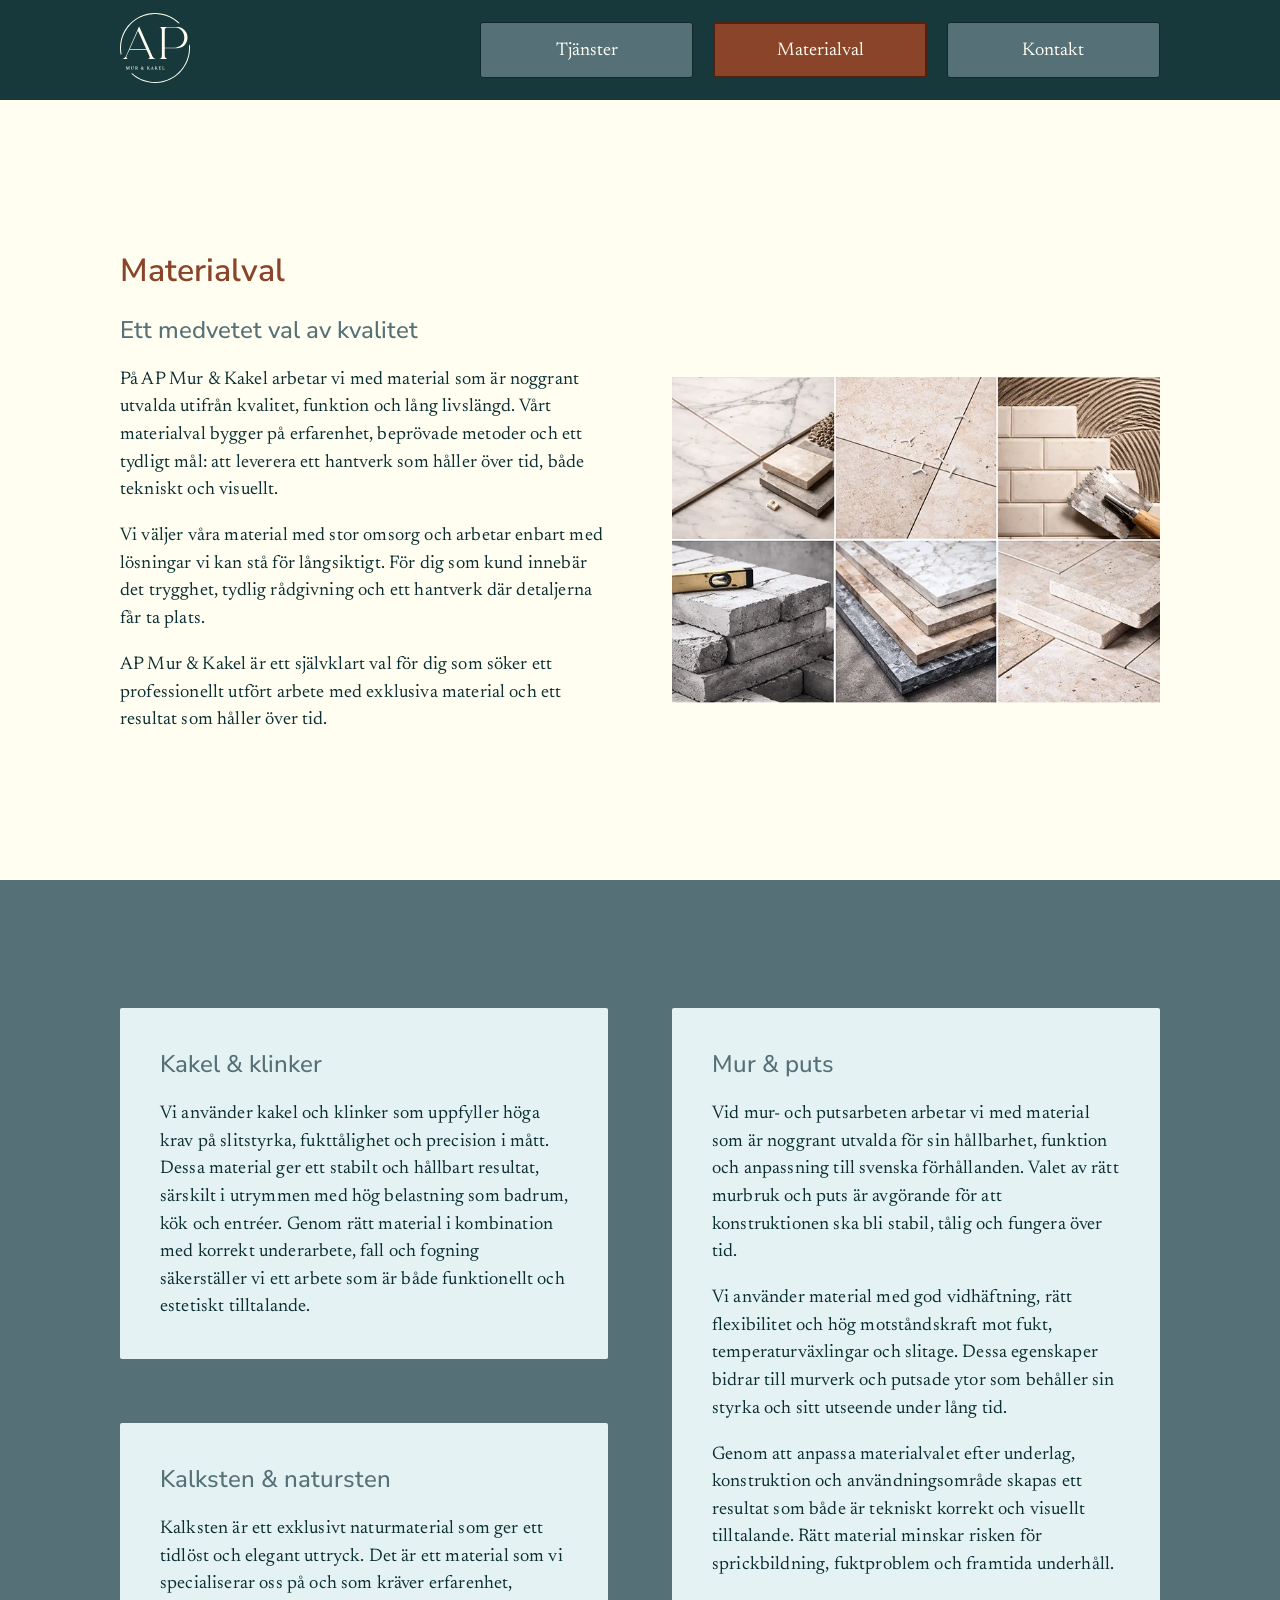
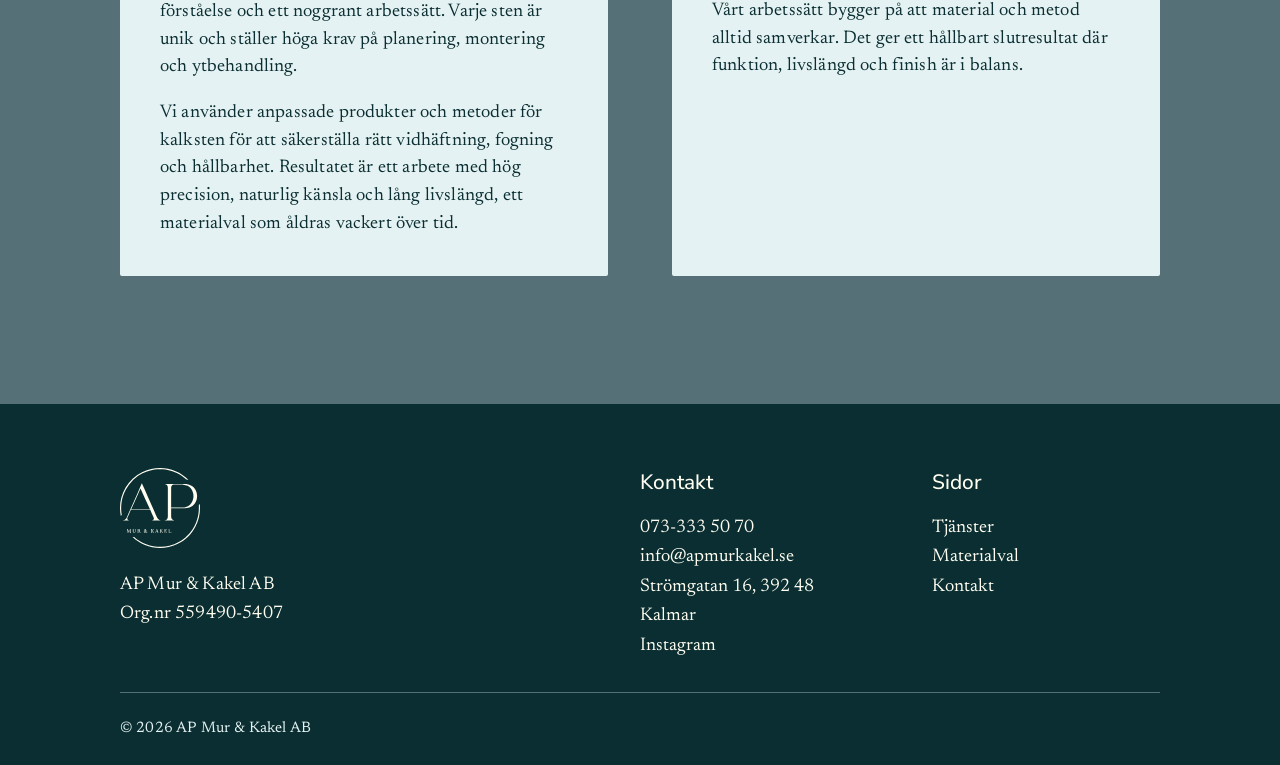
==== materialval.html @ ff5ff9b6 "Publicera AP Mur & Kakel-webbplatsen Co-Authored-By: Claude Opus 5.5 <noreply@anthropic.com> Claude-" ====
<!DOCTYPE html>
<html lang="sv">

<head>
    <meta charset="UTF-8">
    <meta name="viewport" content="width=device-width, initial-scale=1.0">
    <title>Materialval | AP Mur & Kakel</title>
    <meta name="description" content="Noggrant utvalda material inom kakel, klinker, kalksten, natursten, mur och puts för ett hållbart resultat som håller över tid.">
    <link rel="icon" href="img/favicon.svg" type="image/svg+xml">
    <link rel="stylesheet" href="style.css" type="text/css">
    <link rel="preconnect" href="https://fonts.googleapis.com">
    <link rel="preconnect" href="https://fonts.gstatic.com" crossorigin>
    <link
        href="https://fonts.googleapis.com/css2?family=Newsreader:ital,opsz,wght@0,6..72,200..800;1,6..72,200..800&family=Nunito+Sans:ital,opsz,wght@0,6..12,200..1000;1,6..12,200..1000&family=STIX+Two+Text:ital,wght@0,400..700;1,400..700&display=swap"
        rel="stylesheet">

</head>

<body id="materialtop">
    <header>
        <div id="globalnav">
            <nav class="start">
                <ul>
                    <li>
                        <a href="start.html"><img src="img/ap-logo.svg" alt="logotyp med texten AP Mur & Kakel"></a>
                    </li>
                </ul>
            </nav>

            <input type="checkbox" id="menyknapp" class="menyknapp">
            <label for="menyknapp" class="hamburgare" aria-label="Öppna och stäng menyn">
                <span></span>
                <span></span>
                <span></span>
            </label>
            <label for="menyknapp" class="menyoverlay" aria-hidden="true"></label>

            <nav class="navigering">
                <ul>
                    <li><a href="tjanster.html">Tjänster</a></li>
                    <li><a class="thispage" href="materialval.html">Materialval</a></li>
                    <li><a href="kontakt.html">Kontakt</a></li>
                </ul>
            </nav>
        </div>
    </header>

    <main id="materialval">
        <div id="m1">
            <div class="innehåll">
                <h1>Materialval</h1>
                <h2>Ett medvetet val av kvalitet</h2>
                <p>
                    På AP Mur & Kakel arbetar vi med material som är noggrant utvalda utifrån kvalitet, funktion och
                    lång
                    livslängd. Vårt materialval bygger på erfarenhet, beprövade metoder och ett tydligt mål: att
                    leverera
                    ett
                    hantverk som håller över tid, både tekniskt och visuellt.
                </p>
                <p>Vi väljer våra material med stor omsorg och arbetar enbart med lösningar vi kan stå för långsiktigt.
                    För
                    dig
                    som kund innebär det trygghet, tydlig rådgivning och ett hantverk där detaljerna får ta plats.</p>
                <p>AP Mur & Kakel är ett självklart val för dig som söker ett professionellt utfört arbete med exklusiva
                    material och ett resultat som håller över tid.</p>
            </div>
            <img id="materialbild" src="img/material.webp"
                alt="Kollage av närbilder på byggmaterial som kakel, klinker, puts, betongblock och natursten i neutrala toner">
        </div>

        <div id="m2background">
            <div id="m2">
                <div id="m2content">
                    <div id="m2a" class="kort">
                        <h2>Kakel &#38; klinker</h2>
                        <p>Vi använder kakel och klinker som uppfyller höga krav på slitstyrka, fukttålighet och
                            precision i
                            mått.
                            Dessa
                            material ger ett stabilt och hållbart resultat, särskilt i utrymmen med hög belastning som
                            badrum,
                            kök
                            och
                            entréer. Genom rätt material i kombination med korrekt underarbete, fall och fogning
                            säkerställer vi
                            ett
                            arbete som är både funktionellt och estetiskt tilltalande.
                        </p>
                    </div>

                    <div id="m2b" class="kort">
                        <h2>Kalksten &#38; natursten</h2>
                        <p>Kalksten är ett exklusivt naturmaterial som ger ett tidlöst och elegant uttryck. Det är ett
                            material
                            som vi specialiserar oss på och som kräver erfarenhet, förståelse och ett noggrant
                            arbetssätt.
                            Varje
                            sten
                            är unik och ställer höga krav på planering, montering och ytbehandling.</p>
                        <p>Vi använder anpassade produkter och metoder för kalksten för att säkerställa rätt
                            vidhäftning,
                            fogning
                            och
                            hållbarhet. Resultatet är ett arbete med hög precision, naturlig känsla och lång livslängd,
                            ett
                            materialval
                            som åldras vackert över tid.</p>
                    </div>

                    <div id="m2c" class="kort">
                        <h2>Mur &#38; puts</h2>
                        <p>Vid mur- och putsarbeten arbetar vi med material som är noggrant utvalda för sin hållbarhet,
                            funktion
                            och
                            anpassning till svenska förhållanden. Valet av rätt murbruk och puts är avgörande för att
                            konstruktionen
                            ska
                            bli stabil, tålig och fungera över tid.</p>
                        <p>Vi använder material med god vidhäftning, rätt flexibilitet och hög motståndskraft mot fukt,
                            temperaturväxlingar och slitage. Dessa egenskaper bidrar till murverk och putsade ytor som
                            behåller
                            sin
                            styrka och sitt utseende under lång tid.</p>
                        <p>Genom att anpassa materialvalet efter underlag, konstruktion och användningsområde skapas ett
                            resultat
                            som
                            både är tekniskt korrekt och visuellt tilltalande. Rätt material minskar risken för
                            sprickbildning,
                            fuktproblem och framtida underhåll.</p>
                        <p>Vårt arbetssätt bygger på att material och metod alltid samverkar. Det ger ett hållbart
                            slutresultat
                            där
                            funktion, livslängd och finish är i balans.</p>
                    </div>

                </div>
            </div>        </div>
    </main>

    <footer>
        <div id="footerinner">
            <div class="footerkol">
                <img src="img/ap-logo.svg" alt="logotyp med texten AP Mur & Kakel" class="footerlogo">
                <p>AP Mur &#38; Kakel AB<br>Org.nr 559490-5407</p>
            </div>

            <div class="footerkol">
                <h2>Kontakt</h2>
                <ul>
                    <li><a href="tel:0733335070">073-333 50 70</a></li>
                    <li><a href="mailto:info@apmurkakel.se">info@apmurkakel.se</a></li>
                    <li><a href="https://www.google.com/maps/place/Str%C3%B6mgatan+16,+392+48+Kalmar/@56.6652124,16.3575807,17z/data=!3m1!4b1!4m6!3m5!1s0x4657d1651a39eeed:0xb9da74a751baf371!8m2!3d56.6652095!4d16.3624516!16s%2Fg%2F11v15s289r?entry=ttu&g_ep=EgoyMDI2MDUwMi4wIKXMDSoASAFQAw%3D%3D" target="_blank" rel="noopener noreferrer">Strömgatan 16, 392 48 Kalmar</a></li>
                    <li><a href="https://www.instagram.com/ap_mur.kakel/" target="_blank" rel="noopener noreferrer">Instagram</a></li>
                </ul>
            </div>

            <div class="footerkol">
                <h2>Sidor</h2>
                <ul>
                    <li><a href="tjanster.html">Tjänster</a></li>
                    <li><a href="materialval.html">Materialval</a></li>
                    <li><a href="kontakt.html">Kontakt</a></li>
                </ul>
            </div>
        </div>
        <div id="copyright">
            <p>&#169; 2026 AP Mur &#38; Kakel AB</p>
        </div>
    </footer>

    <a href="#" id="tilltoppen" aria-label="Till toppen av sidan">↑</a>
    <script src="toppen.js"></script>

</body>

</html>
---- style.css ----
@charset "UTF-8";

/* Färger – samma som färgstilarna i Figma. Ändra här så ändras hela sidan.
   Använd dem så här: color: var(--primary); */
:root {
    --primary: #0A2E31;      /* primary color – mörkgrön */
    --secondary: #E5F2F3;    /* secondary color – ljus blågrå */
    --secondary-2: #557077;  /* secondary color 2 – gråblå */
    --secondary-3: #EAE1CF;  /* secondary color 3 – beige */
    --accent: #89442A;       /* accent color – rödbrun */
    --neutral: #FFFEF1;      /* neutral – krämvit */
}

:root {
    /* Avstånd mellan sektioner och navbarens höjd – ändras i media queries */
    --luft: 8rem;
    --header: 100px;
    /* Menyknapparnas bredd och marginal – hero-rutan följer dessa */
    --meny-knapp: 213.3px;
    --meny-marg: 10px;
}

html {
    background-color: var(--neutral);
    font-size: 16px;
    scroll-behavior: smooth;
}

main {
    margin: 0 auto;
    min-height: 100vh;
    display: block;
}

body {
    margin: 0;
}

#hero {
    background-image: url(img/ap-omslag.webp);
    min-width: 100vw;
    min-height: 50vw;
    background-position: bottom;
    display: flex;
    flex-direction: column;
    align-items: center;
    text-align: center;
    background-repeat: no-repeat;
    background-size: cover;
    /* Innehållets bredd – används för att linjera hero-rutan med högerkanten */
    --innehall: 1440px;
}

/* Hero-rutan ligger till höger, linjerad med innehållets högerkant */
#herotext {
    /* Lika bred som menyn: 3 knappar + mellanrummen mellan dem */
    width: calc(3 * var(--meny-knapp) + 4 * var(--meny-marg));
    align-self: flex-end;
    margin-right: calc((100% - var(--innehall)) / 2);
    margin-top: 28vh;
    --hero-py: 56px;
    --hero-px: 48px;
    padding: var(--hero-py) var(--hero-px);
    display: flex;
    flex-direction: column;
    box-sizing: border-box;
    background-color: #fffef1be;

}

#murokakel {
    color: var(--primary);
    font-family: "STIX Two Text", serif;
    font-weight: 400;
    font-style: normal;
    font-size: 3.4rem;
    letter-spacing: 0.2rem;
    white-space: nowrap;
}

/* Display-text: stor text som inte är en rubrik (används i heron) */
.display {
    margin: 0.67em 0;
    line-height: 1.2;
}

#slogan {
    color: var(--primary);
    font-size: 1.5rem;
}

.tilltoppen {
    text-decoration: none;
    display: flex;
    align-items: center;
    justify-content: center;
}

h1 {
    font-family: "Nunito Sans", sans-serif;
    font-optical-sizing: auto;
    font-weight: 600;
    font-style: normal;
    font-variation-settings:
        "wdth" 100,
        "YTLC" 500;
    color: var(--accent);
    font-size: 2.8rem;
}

h2 {
    font-family: "Nunito Sans", sans-serif;
    font-optical-sizing: auto;
    font-weight: 500;
    font-style: normal;
    font-variation-settings:
        "wdth" 100,
        "YTLC" 500;
    color: var(--secondary-2);
    font-size: 1.75rem;
}

p {
    font-family: "Newsreader", serif;
    font-weight: 400;
    font-style: normal;
    color: var(--primary);
    font-size: 1.25rem;
    line-height: 1.6;
    letter-spacing: 0.01rem;
}

header {
    position: fixed;
    z-index: 10;
    width: 100%;
    height: 100px;
    display: flex;
    justify-content: center;
}

/* Halvtransparent bakgrund med blur. Ligger i ett pseudo-element så att
   hamburgarmenyns sidopanel och overlay fortfarande täcker hela skärmen */
header::before {
    content: "";
    position: absolute;
    inset: 0;
    z-index: -1;
    background-color: rgba(10, 46, 49, 0.945);
    -webkit-backdrop-filter: blur(0px);
    backdrop-filter: blur(20px);
}

#globalnav {
    max-width: 1440px;
    display: flex;
    justify-content: space-between;
    align-items: center;
    width: 100%;
}

header img {
    max-width: 70px;
}

nav.start {
    display: flex;
    justify-content: flex-start;
    white-space: nowrap;
}

/* Loggan linjerar med innehållets vänsterkant */
nav.start a {
    width: auto;
    height: auto;
    margin: 0;
    padding: 0;
    display: block;
}

/* Sista länken linjerar med innehållets högerkant */
nav.navigering li:last-child a {
    margin-right: 0;
}

nav.navigering {
    display: flex;
    justify-content: flex-end;
}

/* Hamburgarmeny – dold på stora skärmar */
.menyknapp,
.hamburgare,
.menyoverlay {
    display: none;
}

nav ul {
    padding: 0;
    display: flex;
    align-items: center;
}

nav li {
    list-style: none;
    display: flex;
}

a {
    text-decoration: none;
}

nav a {
    text-decoration: none;
    color: var(--neutral);
    width: var(--meny-knapp);
    height: 56px;
    border-radius: 3px;
    align-content: center;
    text-align: center;
    margin: 0 var(--meny-marg);
    font-family: "Newsreader", serif;
    font-optical-sizing: auto;
    font-weight: 400;
    font-style: normal;
    font-size: 1.5rem;
    transition: transform 0.2s ease, background-color 0.2s ease, color 0.2s ease;
}

/* Menyknappar: tunn ljus ram som standard */
nav.navigering a {
    background-color:var(--secondary-2);
    border: 1px solid #10272e;
    box-sizing: border-box;
}

/* Sidan man står på */
nav a.thispage {
    color: var(--neutral);
     border: 2px solid #522111;
    background-color: var(--accent);
}

/* Hover bara på enheter med muspekare, så att effekten inte fastnar på mobilen */
@media (hover: hover) {
    /* Hover: lite ljusare bakgrund och lyfts lite, som CTA-knappen (inte sidan man står på) */
    /* Alla menyknappar och loggan lyfts lite vid hover, som CTA-knappen */
    nav a:hover {
        transform: translateY(-2px);
    }

    nav.navigering a:not(.thispage):hover {
        background-color: #6f898f;
    }
}

img.ikon {
    max-width: 70px;
    height: 70px;
    width: auto;
    margin: 30px;
}

#start {
    display: grid;
    grid-template-rows: auto auto auto;
    grid-template-areas: "s1" "s2background" "s3";
}

#s1,
#s2background {
    scroll-snap-align: start;
    scroll-margin-top: 200px;
    box-sizing: border-box;
}

#s2background {
    background-color: var(--secondary);
    grid-area: s2background;
    align-items: center;
    padding: 0;
}

#s1 {
    grid-area: s1;
    margin: 0 auto;
    display: grid;
    grid-template-columns: 1fr 1fr;
    gap: 4rem;
    max-width: 1440px;
    grid-template-areas: "innehåll fördelar";
    align-items: center;
    box-sizing: border-box;
}

#start .innehåll {
    grid-area: innehåll;
}

#fördelar {
    grid-area: fördelar;
    display: grid;
    grid-template-columns: repeat(2, 1fr);
    gap: 2rem;
    padding-top: 64.4px;
}

#fördelar div {
    background-color: var(--secondary-3);
    border-radius: 4px;
    text-align: center;
    display: flex;
    flex-direction: column;
    align-items: center;
    justify-content: center;
    min-height: 230px;
}

#fördelar p {
    font-weight: 500;
    color: var(--accent);
}

#s2 {
    margin: 0 auto;
    max-width: 1440px;
    display: grid;
    grid-template-columns: 1fr 1fr;
    grid-template-areas: "s2a s2b";
    gap: 4rem;
    align-items: center;
    box-sizing: border-box;
}

#s2a {
    grid-area: s2a;
}

#s2b {
    grid-area: s2b;
    display: grid;
    grid-template-columns: 1fr 1fr;
    grid-template-areas: "bkr kredit";
    justify-content: right;
    padding-top: 96.12px;
}

#bkr {
    grid-area: bkr;
    justify-self: right;
}

#bkrbild {
    max-width: 280px;
}

#kredit {
    width: 420px;
    grid-area: kredit;
}


#s3 {
    grid-area: s3;
    margin-top: 0;
    margin: 0 auto;
    max-width: 1440px;
    display: grid;
    grid-template-rows: auto;
    grid-template-areas: "s3content";
    scroll-snap-align: start;
    scroll-margin-top: 200px;
    box-sizing: border-box;

}

#s3content {
    grid-area: s3content;
    display: grid;
    grid-template-columns: 1fr 1fr;
    grid-template-areas: "s3a s3b";
    gap: 4rem;
    align-items: center;
    align-content: center;
    box-sizing: border-box;
}

#s3a {
    grid-area: s3a;
}

#s3b {
    grid-area: s3b;
    margin-top: 26.56px;
}

#tjänster {

    display: grid;
    grid-template-rows: auto auto auto;
    grid-template-areas: "t1" "t2background" "t3";
    padding: 0;
}

#t1,
#t2background {
    scroll-snap-align: start;
    scroll-margin-top: 200px;
    box-sizing: border-box;
}

#t1 {
    grid-area: t1;
    margin: 0 auto;
    max-width: 1440px;
    display: grid;
    grid-template-columns: 1fr 1fr;
    grid-template-areas:
        "t1a t1b";
    gap: 4rem;
    align-items: center;
}

#t1a {
    grid-area: t1a;
}

#t1b {
    background-color: var(--secondary-2);
    grid-area: t1b;
    border-radius: 2px;
    padding: 30px;
    display: flex;
    flex-direction: row;
    align-items: center;
    justify-content: center;
    min-height: 340px;
    margin-top: 56.57px;
}

#t1b p {
    color: var(--neutral);
}

#t2background {
    grid-area: t2background;
    background-color: var(--secondary-2);
    align-items: center;
}

#t2 {
    margin: 0 auto;
    max-width: 1440px;
    display: grid;
    grid-template-columns: repeat(2, 1fr);
    gap: 4rem;
    grid-template-areas: "t2a t2b" "t2c t2d";
    box-sizing: border-box;
}

/* Gemensam stil för de ljusa textrutorna på Tjänster och Materialval */
.kort {
    background-color: var(--secondary);
    padding: 20px 40px;
    border-radius: 2px;
}

#t2a {
    grid-area: t2a;
}

#t2b {
    grid-area: t2b;
}

#t2c {
    grid-area: t2c;
}

#t2d {
    grid-area: t2d;
}

#t3 {
    grid-area: t3;
    margin: 0 auto;
    max-width: 1440px;
    display: grid;
    grid-template-rows: auto;
    grid-template-areas: "t3content";
    scroll-snap-align: start;
    scroll-margin-top: 200px;
    box-sizing: border-box;
}

#t3content {
    grid-area: t3content;
    display: grid;
    grid-template-columns: 1fr 1fr;
    grid-template-areas: "t3a t3bild";
    gap: 4rem;
    align-items: center;
    align-content: center;
    box-sizing: border-box;
}

/* Textkolumnen med knapp längst ner på Tjänster */
#t3a {
    grid-area: t3a;
}

#t3bild {
    grid-area: t3bild;
    width: 100%;
    height: auto;
    border-radius: 4px;
}

#t3a .knapp {
    margin-top: 1rem;
}

.ikoninfo {
    text-align: center;
    display: flex;
    flex-direction: column;
    align-items: center;
    justify-content: center;
}

#materialval {
    display: grid;
    grid-template-rows: auto auto auto;
    grid-template-areas: "m1" "m2";
    padding: 0;
}

#m1 {
    grid-area: m1;
    margin: 0 auto;
    max-width: 1440px;
    display: grid;
    grid-template-columns: 1fr 1fr;
    gap: 4rem;
    grid-template-areas: "innehåll materialbild";
    align-items: center;
    box-sizing: border-box;
    scroll-snap-align: start;
    scroll-margin-top: 200px;
}

#materialval .innehåll {
    grid-area: innehåll;
}

#materialbild {
    grid-area: materialbild;
    padding-top: 64.45px;
}

#m2background {
    background-color: var(--secondary-2);
    scroll-snap-align: start;
    scroll-margin-top: 200px;
    align-items: center;
    box-sizing: border-box;
}

#m2 {
    grid-area: m2;
    margin: 0 auto;
    max-width: 1440px;
    display: grid;
    grid-template-rows: auto;
    grid-template-areas: "m2content";
    align-items: center;
}

#m2content {
    grid-area: m2content;
    display: grid;
    grid-template-columns: 1fr 1fr;
    grid-template-rows: auto auto;
    grid-template-areas: "m2a m2c" "m2b m2c";
    gap: 4rem;
    align-content: center;
    box-sizing: border-box;
}

#m2a {
    grid-area: m2a;
}

#m2b {
    grid-area: m2b;
}

#m2c {
    grid-area: m2c;
}

#kontakt {
    display: grid;
    margin: 0 auto;
    max-width: 1440px;
    display: grid;
    grid-template-rows: auto;
    grid-template-areas: "kontaktcontent";
    scroll-snap-align: start;
    scroll-margin-top: 200px;
    box-sizing: border-box;
}

#kontaktcontent {
    grid-area: kontaktcontent;
    display: grid;
    grid-template-columns: 1fr 1fr;
    grid-template-areas: "innehåll kontaktuppgifter";
    gap: 4rem;
    align-items: center;
    align-content: center;
    box-sizing: border-box;
}

#kontakt .innehåll {
    grid-area: innehåll;
}

#kontaktuppgifter {
    grid-area: kontaktuppgifter;
}

.kontaktkort {
    display: grid;
    grid-template-columns: repeat(2, 1fr);
    gap: 2rem;
    padding-top: 64.4px;
}

.kontaktkort div {
    background-color: var(--secondary-3);
    border-radius: 4px;
    text-align: center;
    display: flex;
    flex-direction: column;
    align-items: center;
    justify-content: center;
    min-height: 260px;

}

/* Hela kortet är klickbart */
.kontaktkort div {
    position: relative;
    overflow: hidden;
}

.kontaktkort a {
    display: flex;
    flex-direction: column;
    align-items: center;
    justify-content: center;
    flex: 1;
    align-self: stretch;
}

/* Mörk overlay över kortet */
.kontaktkort a::before {
    content: "";
    position: absolute;
    inset: 0;
    background-color:#442d233f;
    opacity: 0;
    transition: opacity 0.25s ease;
    pointer-events: none;
}

/* Knapp i mitten med texten från data-tips, t.ex. "Ring numret" */
.kontaktkort a::after {
    content: attr(data-tips);
    position: absolute;
    top: 50%;
    left: 50%;
    padding: 0.75rem 1.5rem;
    border-radius: 10px;
    background-color: var(--neutral);
    color: var(--primary);
    font-family: "Nunito Sans", sans-serif;
    font-weight: 600;
    font-size: 1.15rem;
    white-space: nowrap;
    box-shadow: 0 6px 18px rgba(10, 46, 49, 0.25);
    pointer-events: none;
    opacity: 0;
    transform: translate(-50%, -50%) scale(0.9);
    transition: opacity 0.25s ease, transform 0.25s ease;
}

/* Visas vid hover (dator), tangentbordsfokus och första trycket på mobil (.aktiv) */
.kontaktkort a:focus-visible::before,
.kontaktkort a.aktiv::before {
    opacity: 1;
}

.kontaktkort a:focus-visible::after,
.kontaktkort a.aktiv::after {
    opacity: 1;
    transform: translate(-50%, -50%) scale(1);
}

@media (hover: hover) {
    .kontaktkort a:hover::before {
        opacity: 1;
    }

    .kontaktkort a:hover::after {
        opacity: 1;
        transform: translate(-50%, -50%) scale(1);
    }
}

.kontaktkort p {
    font-weight: 500;
    color: var(--accent);
}

/* Footer */
footer {
    background-color: var(--primary);
    color: var(--neutral);
}

#footerinner {
    margin: 0 auto;
    max-width: 1440px;
    display: grid;
    grid-template-columns: 2fr 1fr 1fr;
    gap: 4rem;
    padding-block: 4rem 2rem;
}

.footerlogo {
    max-width: 80px;
}

footer h2 {
    color: var(--neutral);
    font-size: 1.3rem;
    margin-top: 0;
}

footer p,
footer li {
    font-family: "Newsreader", serif;
    color: var(--neutral);
    font-size: 1.15rem;
    line-height: 1.6;
}

footer ul {
    list-style: none;
    padding: 0;
    margin: 0;
}

footer a {
    color: var(--neutral);
    display: inline-block;
    transition: transform 0.2s ease, color 0.2s ease;
}

@media (hover: hover) {
    footer a:hover {
        color: #E4F2FF;
        transform: translateX(4px);
    }
}

#copyright {
    margin: 0 auto;
    max-width: 1440px;
    padding-block: 1.5rem;
    border-top: 1px solid var(--secondary-2);
    display: flex;
    justify-content: space-between;
    align-items: center;
    flex-wrap: wrap;
    gap: 1rem;
}

#copyright p {
    margin: 0;
    font-size: 0.95rem;
    color: var(--secondary);
}

/* "Till toppen" – rund knapp som ligger fast i nedre högra hörnet */
#tilltoppen {
    position: fixed;
    right: 1.5rem;
    bottom: 1.5rem;
    z-index: 5;
    display: flex;
    align-items: center;
    justify-content: center;
    width: 52px;
    height: 52px;
    border-radius: 50%;
    /* Ljus ram så att knappen syns även mot den mörka footern */
    border: 1.5px solid var(--secondary);
    box-sizing: border-box;
    background-color: rgba(10, 46, 49, 0.85);
    -webkit-backdrop-filter: blur(12px);
    backdrop-filter: blur(12px);
    color: var(--neutral);
    font-family: "Nunito Sans", sans-serif;
    font-size: 1.5rem;
    box-shadow: 0 4px 14px rgba(10, 46, 49, 0.25);
    opacity: 0;
    visibility: hidden;
    transform: translateY(10px);
    transition: opacity 0.3s ease, visibility 0.3s, transform 0.3s ease;
}

#tilltoppen.synlig {
    opacity: 1;
    visibility: visible;
    transform: translateY(0);
}

@media (hover: hover) {
    #tilltoppen.synlig:hover {
        transform: translateY(-3px);
    }
}

@media (max-width: 600px) {
    #tilltoppen {
        right: 1rem;
        bottom: 1rem;
        width: 44px;
        height: 44px;
        font-size: 1.25rem;
    }
}

/* Enhetliga avstånd: sektionerna blir så höga som innehållet */
#t1,
#m1,
#kontaktcontent {
    padding-block: calc(var(--header) + var(--luft)) var(--luft);
}

#s1,
#s2,
#s3content,
#t2,
#t3content,
#m2content {
    padding-block: var(--luft);
}

/* Knappar i heron */
/* Knappen centrerad under slogan */
#heroknappar {
    display: flex;
    justify-content: center;
    gap: 1rem;
    margin-top: 2rem;
}

.knapp {
    display: inline-block;
    padding: 0.8rem 1.8rem;
    border: 2px solid var(--accent);
    border-radius: 4px;
    color: var(--accent);
    /* Halvtransparent med blur bakom */
    background-color: rgba(255, 254, 241, 0.705);
    -webkit-backdrop-filter: blur(12px);
    backdrop-filter: blur(12px);
    font-family: "Nunito Sans", sans-serif;
    font-weight: 600;
    font-size: 1.1rem;
    transition: transform 0.2s ease, box-shadow 0.2s ease;
}

/* Avlång variant av knappen (används i heron) */
.knapp-bred {
    min-width: 300px;
    padding-inline: 3.5rem;
    text-align: center;
    box-sizing: border-box;
}

@media (max-width: 420px) {
    .knapp-bred {
        min-width: 0;
        width: 100%;
    }
}

@media (hover: hover) {
    .knapp:hover {
        transform: translateY(-2px);
        box-shadow: 0 6px 16px rgba(10, 46, 49, 0.2);
    }
}

@media (max-width: 1600px) {
    h1 {
        font-size: 2rem;
    }

    h2 {
        font-size: 1.5rem;
    }

    p {
        font-size: 1.15rem;
        line-height: 1.5;
    }

    #hero {
        min-height: 100vh;
        --innehall: 1040px;
    }

    #herotext {
        margin-top: 35vh;
        --hero-py: 48px;
        --hero-px: 40px;
    }

    #murokakel {
        font-size: 2.4rem;
        letter-spacing: 0.15rem;
    }

    #slogan {
        font-size: 1.3rem;
    }

    #globalnav {
        max-width: 1040px;
    }

    nav a {
        font-size: 1.15rem;
    }

    #s1 {
        max-width: 1040px;
    }

    #fördelar {
        gap: 1rem;
    }

    #fördelar div {
        min-height: 200px;
    }

    #s2 {
        max-width: 1040px;
    }

    #s2b {
        padding-top: 77.496px;
    }

    #bkrbild {
        max-width: 180px;
    }

    #kredit {
        width: 308px;
        grid-area: kredit;
    }

    #s3 {
        max-width: 1040px;
    }

    #s3b {
        margin-top: 26.56px;
        max-width: 488px;
    }

    #t1 {
        max-width: 1040px;
    }

    #t1b {
        padding: 30px;
        min-height: 265px;
        margin-top: 56.57px;
    }

    #t2 {
        max-width: 1040px;
    }

    #t3 {
        max-width: 1040px;
    }

    #m1 {
        max-width: 1040px;
    }

    #materialbild {
        padding-top: 100px;
        max-width: 488px;
    }

    #m2 {
        max-width: 1040px;
    }

    #kontakt {
        max-width: 1040px;
    }

    .kontaktkort p {
        font-weight: 500;
        color: var(--accent);
    }

    .kontaktkort div {
        min-height: 205px;

    }

}

@media (max-width: 1200px) {

    #bkrbild {
        max-width: 140px;
    }

    #kredit {
        width: 230px;
    }

    :root {
        --luft: 6rem;
        --meny-knapp: 155px;
        --meny-marg: 8px;
    }

    #globalnav {
        max-width: 700px;
    }

    header img {
        max-width: 60px;
    }

    nav a {
        height: 50px;
        border-radius: 2px;
        font-size: 1.15rem;
    }

    #hero {
        --innehall: 700px;
    }

    #herotext {
        margin-top: 35vh;
        --hero-py: 40px;
        --hero-px: 32px;
    }

    #murokakel {
        font-size: 2.1rem;
        letter-spacing: 0.1rem;
    }

    #slogan {
        font-size: 1.15rem;
    }

    #s1 {
        grid-template-rows: 1fr auto;
        gap: 2rem;
        max-width: 700px;
        grid-template-columns: 1fr;
        grid-template-areas: "innehåll" "fördelar";

    }

    #fördelar {
        grid-template-columns: 1fr 1fr 1fr 1fr;
        gap: 1rem;
        padding-top: 0px;
    }

    img.ikon {
        max-width: 50px;
        height: 50px;
        margin: 10px;
    }

    #fördelar p {
        font-size: 1rem;
    }

    #fördelar div {
        border-radius: 2px;
        min-height: 150px;
    }

    #s2 {
        max-width: 700px;
        grid-template-columns: 3fr 1fr;
        grid-template-areas: "s2a s2b";
        gap: 4rem;
    }

    #s2b {
        grid-area: s2b;
        display: flex;
        flex-direction: column;
        align-items: center;
        gap: 4rem;
        padding-top: 60px;
    }

    #s3 {
        max-width: 700px;

    }

    #s3content {
        grid-template-columns: auto auto;

    }

    #s3b {
        margin-top: 30;
        object-fit: cover;
        width: 280px;
        height: 340px;
    }

    #t1 {
        max-width: 700px;
        grid-template-columns: 1fr;
        grid-template-rows: auto 1fr;
        grid-template-areas:
            "t1a" "t1b";
        gap: 2rem;
    }

    #t1b {
        margin-top: 0;
        padding: 40px;
        min-height: 200px;
        column-gap: 2rem;
    }

    #t2 {
    max-width: 700px;
    display: grid;
    grid-template-columns: 1fr;
    gap: 4rem;
    grid-template-areas: "t2a" "t2b" "t2c" "t2d";
}

#t3 {
    max-width: 700px;
}

#t3content {
    grid-template-columns: 1fr;
    grid-template-areas: "t3a" "t3bild";
}

#m1 {
    max-width: 700px;
    grid-template-columns: 1fr;
    gap: 2rem;
    grid-template-areas: "innehåll" "materialbild";
}

#materialbild {
    padding-top: 0px;
    min-width: 100%;
}

#m2 {
    max-width: 700px;
}

#m2content {
    grid-template-columns: 1fr;
    grid-template-rows: auto auto auto;
    grid-template-areas: "m2a" "m2b" "m2c";
}

#kontakt {
    max-width: 700px;
}

#kontaktcontent {
    grid-template-columns: 1fr;
    grid-template-areas: "innehåll" "kontaktuppgifter";
    gap: 2rem;
}

.kontaktkort {
    padding-top: 0px;
}

.kontaktkort div {
    background-color: var(--secondary-3);
    border-radius: 4px;
    min-height: 230px;

}

}

@media (max-width: 950px) {

    /* Sigillen under texten: vänsterställda och med samma synliga höjd.
       UC-sigillets bildfil har mycket tom yta, så länken beskär bort den. */
    #s2b {
        --sigill: 100px;
    }

    .uc-lank {
        display: block;
        width: calc(var(--sigill) * 0.8615);
        height: var(--sigill);
        overflow: hidden;
    }

    #kredit {
        display: block;
        width: auto;
        height: calc(var(--sigill) * 1.385);
        margin-left: calc(var(--sigill) * -0.385);
        margin-top: calc(var(--sigill) * -0.01);
    }

    #bkrbild {
        display: block;
        width: auto;
        max-width: none;
        height: var(--sigill);
    }

    :root {
        --luft: 5rem;
        --header: 80px;
    }

    body {
        overflow-x: hidden;
    }

    /* Header */
    header {
        height: 80px;
    }

    #globalnav {
        max-width: 700px;
        padding: 0 2rem;
        box-sizing: border-box;
    }

    header img {
        max-width: 52px;
    }

    nav a {
        width: auto;
        height: 46px;
        padding: 0 1.2rem;
        margin: 0 4px;
        font-size: 1.05rem;
    }

    /* Hero */
    /* Mindre skärmar: rutan centreras och blir lika bred som innehållet */
    #herotext {
        align-self: center;
        margin-right: 0;
        width: calc(100% - 4rem);
        max-width: calc(700px - 4rem);
        margin-top: 30vh;
        --hero-py: 32px;
        --hero-px: 32px;
    }

    #murokakel {
        font-size: 2.2rem;
    }

    #slogan {
        font-size: 1.2rem;
    }

    /* Gemensamma behållare: luft på sidorna */
    #s1,
    #s2,
    #s3,
    #t1,
    #t2,
    #t3,
    #m1,
    #m2,
    #kontakt {
        width: 100%;
        max-width: 700px;
        padding-inline: 2rem;
        box-sizing: border-box;
    }

    /* Startsidan */
    #fördelar {
        height: auto;
        max-height: none;
    }

    #s2 {
        grid-template-columns: 1fr;
        grid-template-areas: "s2a" "s2b";
        gap: 2rem;
    }

    #s2b {
        flex-direction: row;
        justify-content: flex-start;
        gap: 3rem;
        padding-top: 0;
    }

    #s3content {
        min-height: auto;
        grid-template-columns: 1fr;
        grid-template-areas: "s3a" "s3b";
        gap: 2rem;
    }

    /* Bilder under texten fyller hela innehållsbredden */
    #s3b {
        justify-self: stretch;
        margin-top: 0;
        width: 100%;
        max-width: none;
        height: auto;
    }

    /* Tjänster */
    #t1b {
        height: auto;
    }

    #t2 {
        gap: 2rem;
    }

    /* Materialval */
    #materialbild {
        min-width: 0;
        width: 100%;
        max-width: none;
        height: auto;
    }

    #m2content {
        min-height: auto;
        gap: 2rem;
    }

    /* Kontakt */
    #kontaktcontent {
        min-height: auto;
    }

    .kontaktkort div {
        min-height: 200px;
    }
}

@media (max-width: 600px) {

    :root {
        --luft: 4rem;
        --header: 70px;
    }

    /* Typografi */
    h1 {
        font-size: 1.7rem;
    }

    h2 {
        font-size: 1.35rem;
    }

    p {
        font-size: 1.1rem;
        line-height: 1.6;
    }

    /* Header med hamburgarmeny */
    header {
        height: 70px;
    }

    #globalnav {
        padding: 0 1.25rem;
    }

    header img {
        max-width: 46px;
    }

    /* Själva kryssrutan döljs men går fortfarande att nå med tangentbordet */
    .menyknapp {
        display: block;
        position: absolute;
        opacity: 0;
        width: 1px;
        height: 1px;
        pointer-events: none;
    }

    .hamburgare {
        display: flex;
        flex-direction: column;
        justify-content: center;
        gap: 7px;
        width: 48px;
        height: 48px;
        padding: 0 10px;
        box-sizing: border-box;
        cursor: pointer;
        border-radius: 2px;
    }

    .hamburgare span {
        display: block;
        height: 3px;
        width: 100%;
        background-color: var(--neutral);
        border-radius: 2px;
        transition: transform 0.25s ease, opacity 0.2s ease;
    }

    .menyknapp:focus-visible + .hamburgare {
        outline: 2px solid #E4F2FF;
        outline-offset: 2px;
    }

    /* Hamburgaren blir ett kryss när menyn är öppen */
    .menyknapp:checked + .hamburgare span:nth-child(1) {
        transform: translateY(10px) rotate(45deg);
    }

    .menyknapp:checked + .hamburgare span:nth-child(2) {
        opacity: 0;
    }

    .menyknapp:checked + .hamburgare span:nth-child(3) {
        transform: translateY(-10px) rotate(-45deg);
    }

    /* Hamburgaren ligger ovanför sidopanelen och krysset blir mörkt */
    .hamburgare {
        position: relative;
        z-index: 2;
    }

    .menyknapp:checked + .hamburgare span {
        background-color: var(--neutral);
    }

    /* Sidopanel som glider in från höger */
    nav.navigering {
        display: block;
        position: fixed;
        top: 0;
        right: 0;
        z-index: 1;
        width: 72%;
        height: 100vh;
        height: 100dvh;
        background-color: var(--primary);
        padding-top: 110px;
        box-sizing: border-box;
        box-shadow: -4px 0 16px rgba(10, 46, 49, 0.25);
        transform: translateX(100%);
        visibility: hidden;
        transition: transform 0.3s ease, visibility 0.3s;
    }

    .menyknapp:checked ~ nav.navigering {
        transform: translateX(0);
        visibility: visible;
    }

    nav.navigering ul {
        margin: 0;
        flex-direction: column;
        gap: 20px;
    }

    nav.navigering li {
        width: 100%;
        justify-content: center;
    }

    nav.navigering a {
        width: 75%;
        height: 44px;
        margin: 0;
        padding: 0;
        border-radius: 4px;
        font-size: 1.15rem;
        font-weight: 600;
        color: var(--neutral);
    }

    @media (hover: hover) {
        nav.navigering a:not(.thispage):hover {
            background-color: #263D43;
        }
    }

    nav.navigering a.thispage {
        background-color: var(--accent);
        color: var(--neutral);
    }

    /* Transparent overlay över resten av sidan, klick stänger menyn */
    .menyoverlay {
        display: block;
        position: fixed;
        inset: 0;
        z-index: 0;
        background-color: rgba(10, 46, 49, 0.55);
        opacity: 0;
        visibility: hidden;
        cursor: pointer;
        transition: opacity 0.3s ease, visibility 0.3s;
    }

    .menyknapp:checked ~ .menyoverlay {
        opacity: 1;
        visibility: visible;
    }

    /* Hero */
    #herotext {
        width: calc(100% - 2.5rem);
        --hero-py: 30px;
        --hero-px: 24px;
    }

    #murokakel {
        font-size: 1.8rem;
        letter-spacing: 0.1rem;
    }

    #slogan {
        font-size: 1.05rem;
    }

    #slogan br {
        display: none;
    }

    /* Behållare */
    #s1,
    #s2,
    #s3,
    #t1,
    #t2,
    #t3,
    #m1,
    #m2,
    #kontakt {
        padding-inline: 1.25rem;
    }

    img.ikon {
        max-width: 44px;
        height: 44px;
        margin: 8px;
    }

    /* Startsidan */
    #fördelar {
        grid-template-columns: 1fr 1fr;
    }

    #fördelar div {
        min-height: 140px;
    }

    #s2b {
        gap: 2rem;
        --sigill: 90px;
    }

    /* Tjänster */
    #t1b {
        flex-direction: column;
        text-align: center;
        padding: 24px;
    }

    .kort {
        padding: 12px 20px;
    }

    .kontaktkort {
        gap: 1rem;
    }

    .kontaktkort div {
        min-height: 170px;
    }

    .kontaktkort p {
        font-size: 1rem;
        overflow-wrap: anywhere;
        padding: 0 8px;
    }
}

@media (max-width: 420px) {

    header img {
        max-width: 42px;
    }

    /* Hero */
    #herotext {
        --hero-py: 24px;
        --hero-px: 16px;
    }

    #murokakel {
        font-size: 1.5rem;
    }

    #fördelar p {
        font-size: 0.95rem;
    }

    #s2b {
        gap: 1.5rem;
        --sigill: 80px;
    }

    .kontaktkort {
        grid-template-columns: 1fr;
    }

    .kontaktkort div {
        min-height: 140px;
    }
}

/* Footer i mindre storlekar – följer samma bredd som innehållet */
@media (max-width: 1600px) {
    #footerinner,
    #copyright {
        max-width: 1040px;
    }
}

@media (max-width: 1200px) {
    #footerinner,
    #copyright {
        max-width: 700px;
    }

    #footerinner {
        gap: 2rem;
    }
}

@media (max-width: 950px) {
    #footerinner,
    #copyright {
        padding-inline: 2rem;
        box-sizing: border-box;
    }

    /* Linjen ovanför copyright ska bara gå över innehållets bredd */
    #copyright {
        border-top: none;
        background-image: linear-gradient(var(--secondary-2), var(--secondary-2));
        background-size: calc(100% - 4rem) 1px;
        background-position: top center;
        background-repeat: no-repeat;
    }

    #footerinner {
        grid-template-columns: 1fr 1fr;
    }

    #footerinner .footerkol:first-child {
        grid-column: 1 / -1;
    }
}

@media (max-width: 600px) {
    #footerinner,
    #copyright {
        padding-inline: 1.25rem;
    }

    #footerinner {
        grid-template-columns: 1fr;
        padding-block: 3rem 1rem;
    }

    #copyright {
        background-size: calc(100% - 2.5rem) 1px;
    }

    footer p,
    footer li {
        font-size: 1.05rem;
    }
}

/* Stäng av menyns animation medan fönstret ändrar storlek,
   så att hamburgarmenyn inte syns glida ut (klassen sätts i toppen.js) */
.andrar-storlek nav.navigering,
.andrar-storlek .menyoverlay {
    transition: none !important;
}
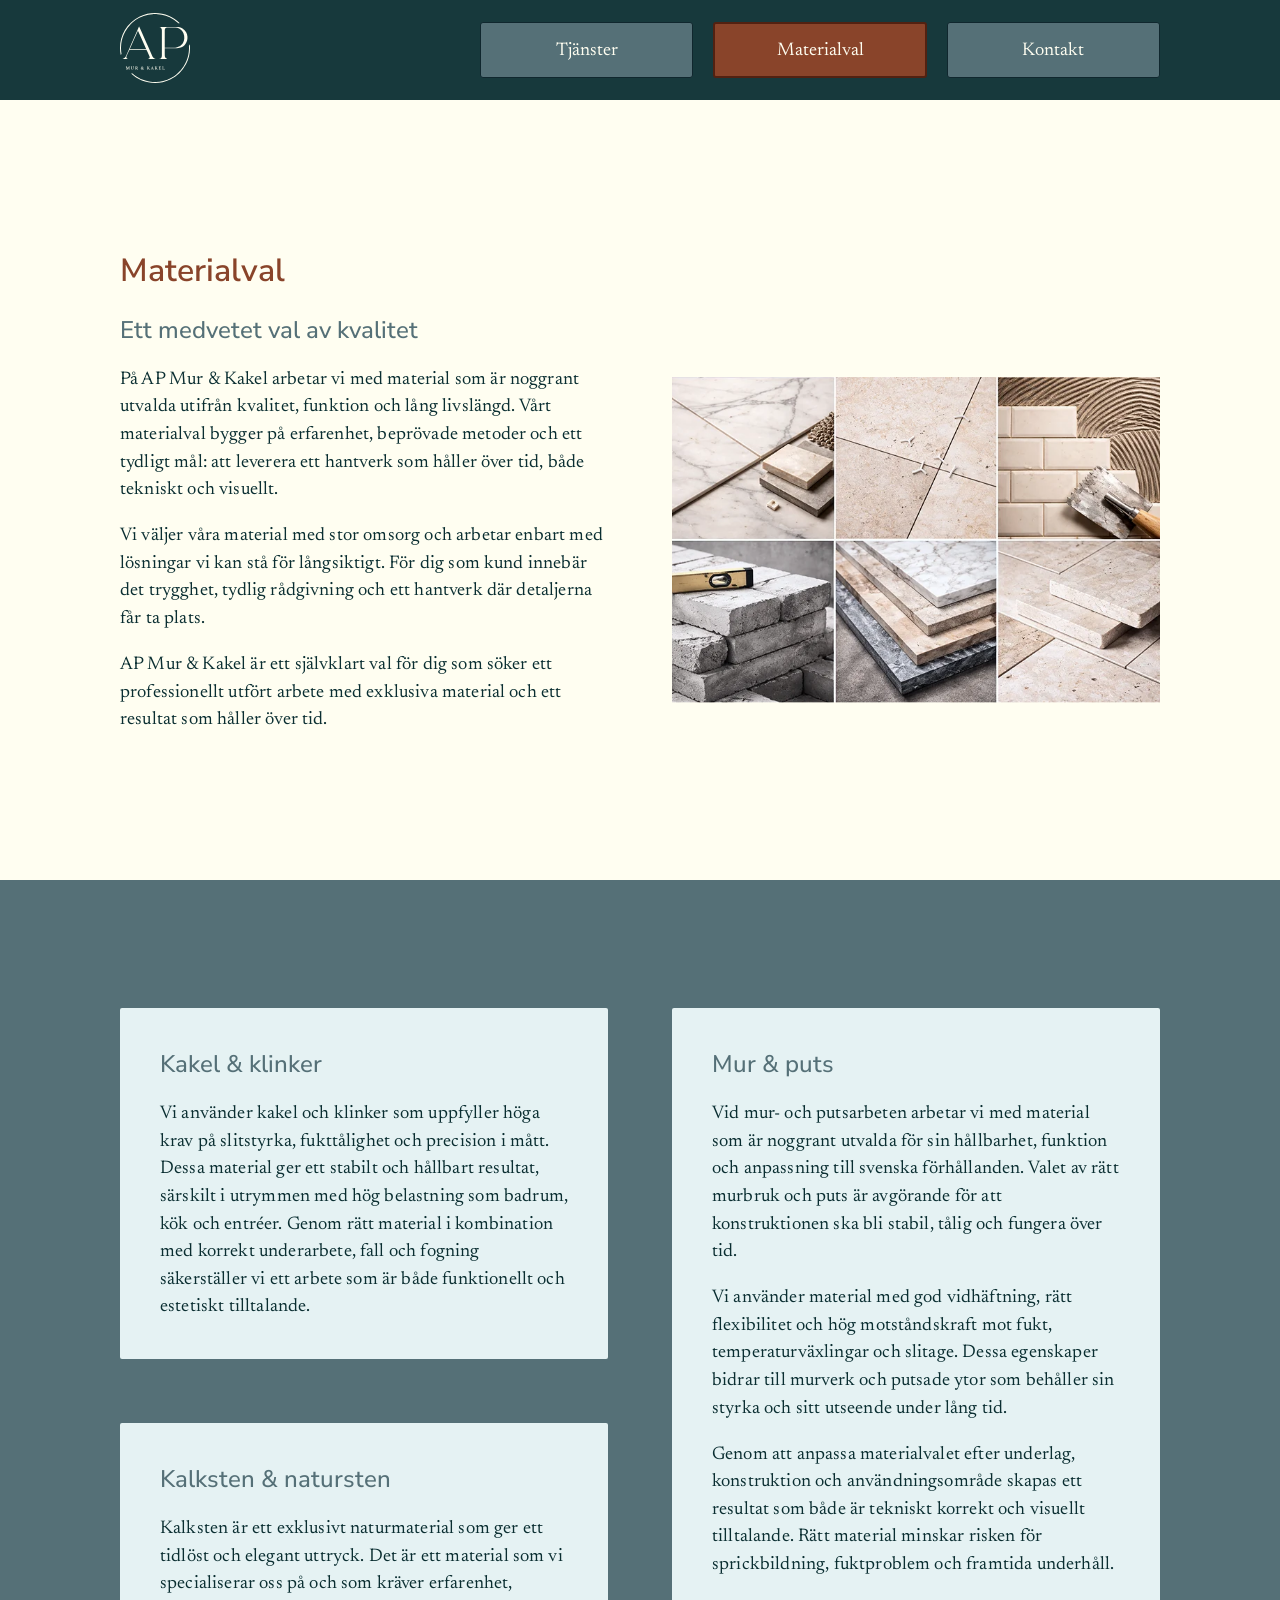
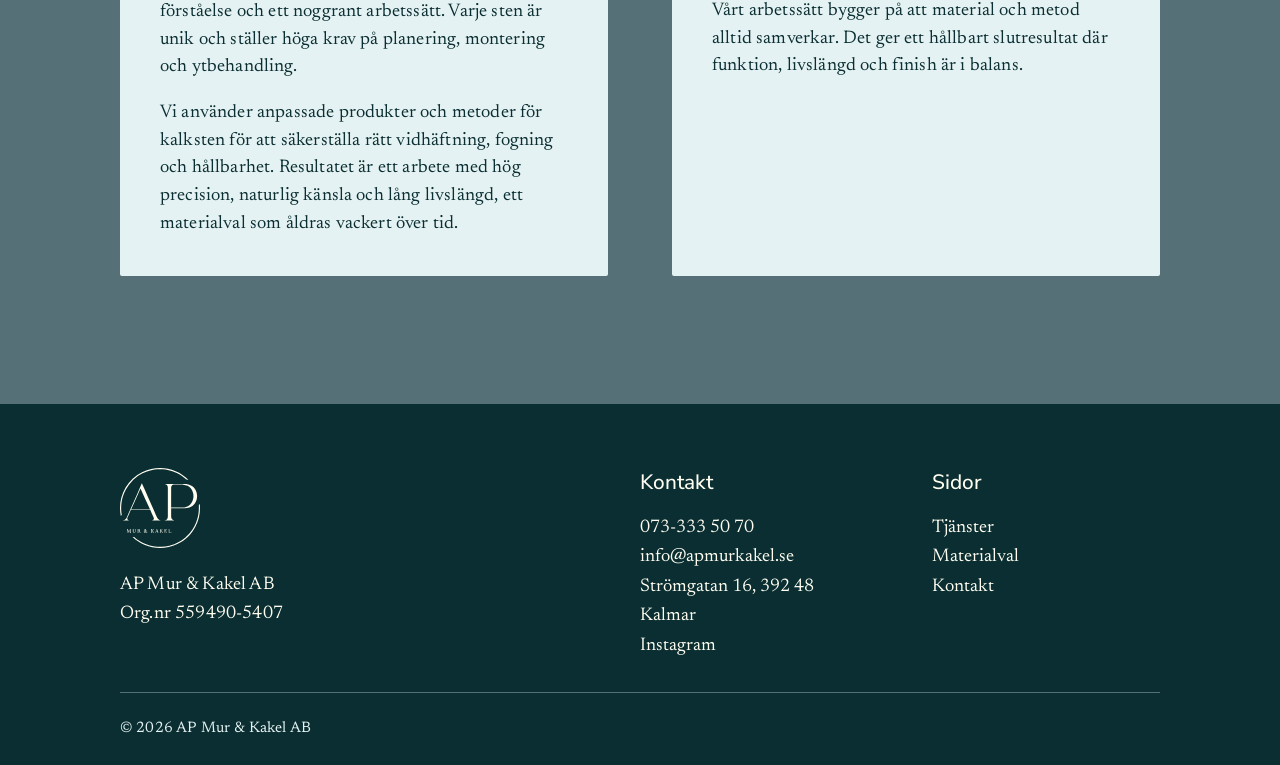
==== commit ca42ca4e: "Versionsnummer på CSS/JS så att webbläsare hämtar nya ändringar Co-Authored-By: Claude Opus 5.5 <nor" ====
--- a/materialval.html
+++ b/materialval.html
@@ -7,7 +7,7 @@
     <title>Materialval | AP Mur & Kakel</title>
     <meta name="description" content="Noggrant utvalda material inom kakel, klinker, kalksten, natursten, mur och puts för ett hållbart resultat som håller över tid.">
     <link rel="icon" href="img/favicon.svg" type="image/svg+xml">
-    <link rel="stylesheet" href="style.css" type="text/css">
+    <link rel="stylesheet" href="style.css?v=2" type="text/css">
     <link rel="preconnect" href="https://fonts.googleapis.com">
     <link rel="preconnect" href="https://fonts.gstatic.com" crossorigin>
     <link
@@ -170,7 +170,7 @@
     </footer>
 
     <a href="#" id="tilltoppen" aria-label="Till toppen av sidan">↑</a>
-    <script src="toppen.js"></script>
+    <script src="toppen.js?v=2"></script>
 
 </body>
 
--- a/style.css
+++ b/style.css
@@ -1257,6 +1257,15 @@
     :root {
         --luft: 5rem;
         --header: 80px;
+        /* Sidmarginal till vänster och höger på mindre skärmar */
+        --sidmarg: 3rem;
+    }
+
+    /* Heron blir lika hög som rutan (inte hela skärmen), så innehållet under syns direkt */
+    #hero {
+        min-height: auto;
+        padding-block: calc(var(--header) + 3rem) 3rem;
+        box-sizing: border-box;
     }
 
     body {
@@ -1270,7 +1279,7 @@
 
     #globalnav {
         max-width: 700px;
-        padding: 0 2rem;
+        padding: 0 var(--sidmarg);
         box-sizing: border-box;
     }
 
@@ -1291,9 +1300,9 @@
     #herotext {
         align-self: center;
         margin-right: 0;
-        width: calc(100% - 4rem);
-        max-width: calc(700px - 4rem);
-        margin-top: 30vh;
+        width: calc(100% - 2 * var(--sidmarg));
+        max-width: calc(700px - 2 * var(--sidmarg));
+        margin-top: 0;
         --hero-py: 32px;
         --hero-px: 32px;
     }
@@ -1318,7 +1327,7 @@
     #kontakt {
         width: 100%;
         max-width: 700px;
-        padding-inline: 2rem;
+        padding-inline: var(--sidmarg);
         box-sizing: border-box;
     }
 
@@ -1394,6 +1403,11 @@
     :root {
         --luft: 4rem;
         --header: 70px;
+        --sidmarg: 2rem;
+    }
+
+    #hero {
+        padding-block: calc(var(--header) + 2rem) 2rem;
     }
 
     /* Typografi */
@@ -1416,7 +1430,7 @@
     }
 
     #globalnav {
-        padding: 0 1.25rem;
+        padding: 0 var(--sidmarg);
     }
 
     header img {
@@ -1560,7 +1574,7 @@
 
     /* Hero */
     #herotext {
-        width: calc(100% - 2.5rem);
+        width: calc(100% - 2 * var(--sidmarg));
         --hero-py: 30px;
         --hero-px: 24px;
     }
@@ -1588,7 +1602,7 @@
     #m1,
     #m2,
     #kontakt {
-        padding-inline: 1.25rem;
+        padding-inline: var(--sidmarg);
     }
 
     img.ikon {
@@ -1693,7 +1707,7 @@
 @media (max-width: 950px) {
     #footerinner,
     #copyright {
-        padding-inline: 2rem;
+        padding-inline: var(--sidmarg);
         box-sizing: border-box;
     }
 
@@ -1701,7 +1715,7 @@
     #copyright {
         border-top: none;
         background-image: linear-gradient(var(--secondary-2), var(--secondary-2));
-        background-size: calc(100% - 4rem) 1px;
+        background-size: calc(100% - 2 * var(--sidmarg)) 1px;
         background-position: top center;
         background-repeat: no-repeat;
     }
@@ -1718,7 +1732,7 @@
 @media (max-width: 600px) {
     #footerinner,
     #copyright {
-        padding-inline: 1.25rem;
+        padding-inline: var(--sidmarg);
     }
 
     #footerinner {
@@ -1727,7 +1741,7 @@
     }
 
     #copyright {
-        background-size: calc(100% - 2.5rem) 1px;
+        background-size: calc(100% - 2 * var(--sidmarg)) 1px;
     }
 
     footer p,
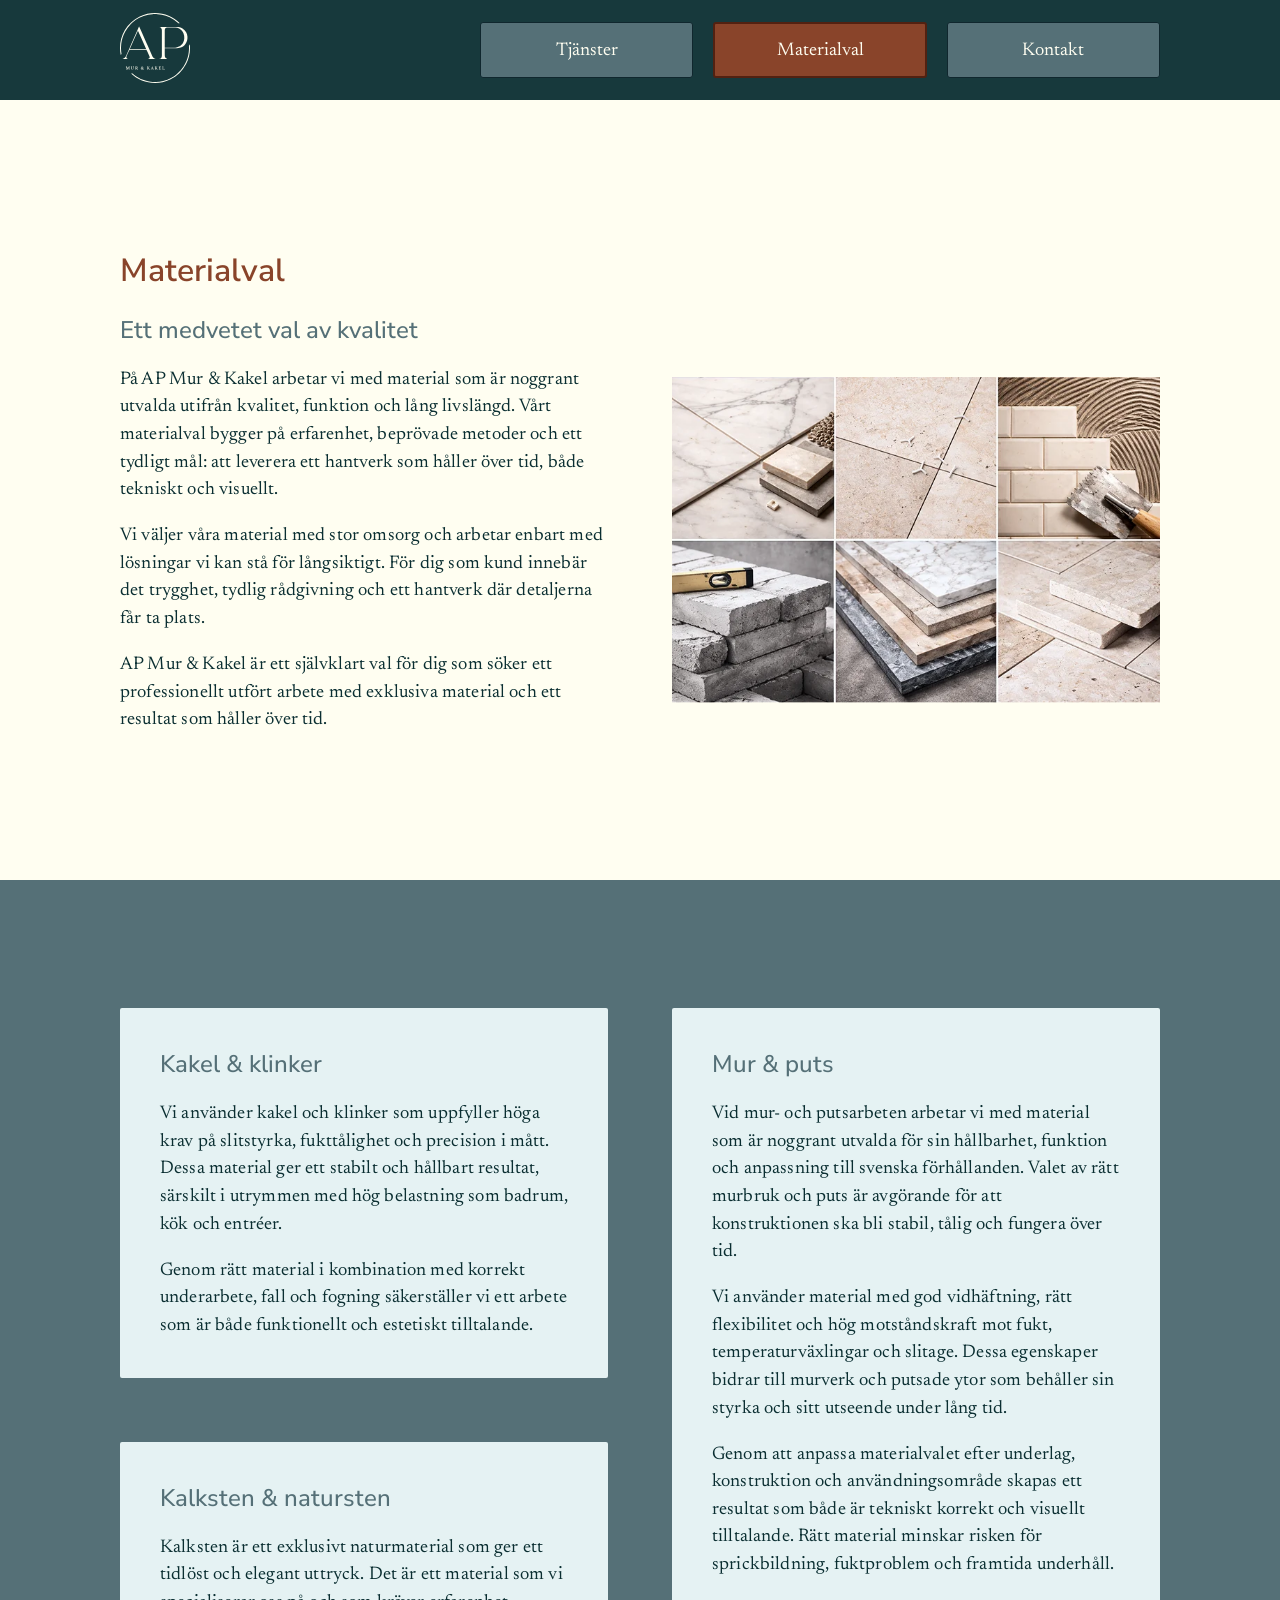
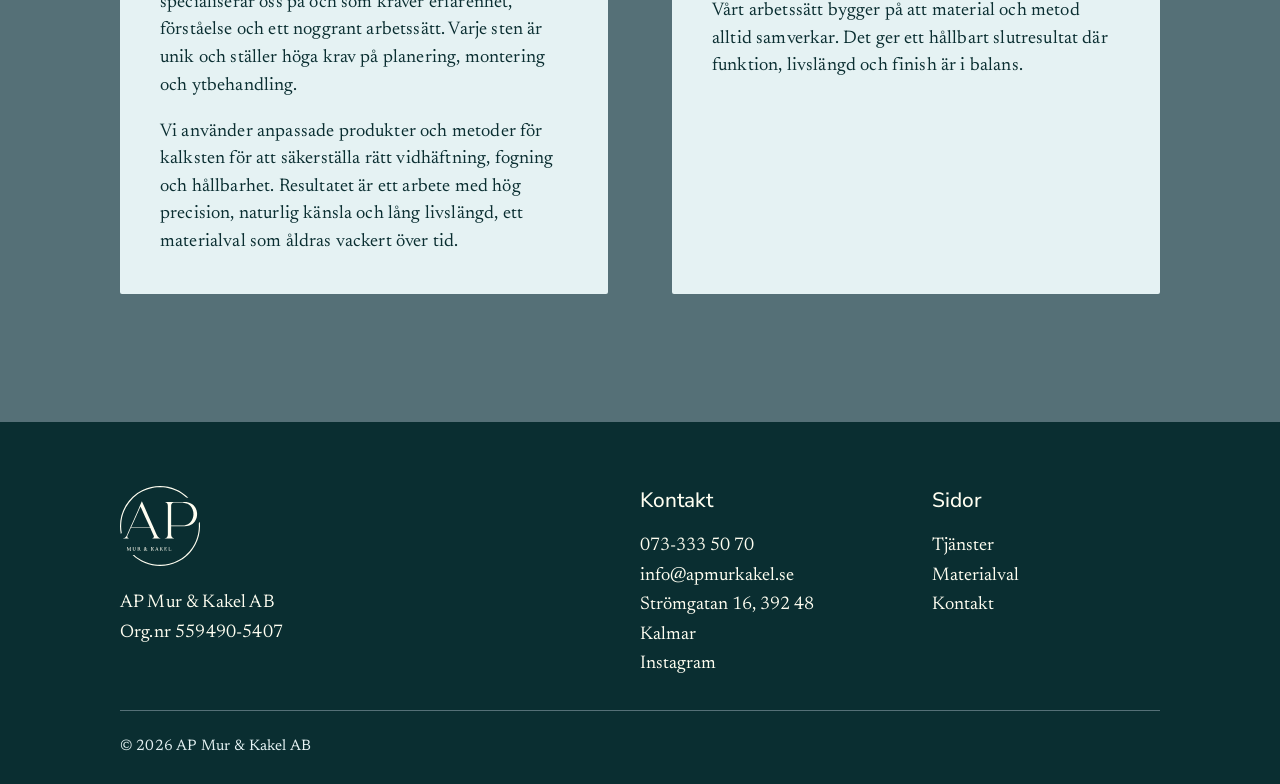
==== commit f9255ca4: "Rubrik bryts efter 'Välkommen till', stycken i tjänste- och materialkort Co-Authored-By: Claude Opus" ====
--- a/materialval.html
+++ b/materialval.html
@@ -7,7 +7,7 @@
     <title>Materialval | AP Mur & Kakel</title>
     <meta name="description" content="Noggrant utvalda material inom kakel, klinker, kalksten, natursten, mur och puts för ett hållbart resultat som håller över tid.">
     <link rel="icon" href="img/favicon.svg" type="image/svg+xml">
-    <link rel="stylesheet" href="style.css?v=2" type="text/css">
+    <link rel="stylesheet" href="style.css?v=4" type="text/css">
     <link rel="preconnect" href="https://fonts.googleapis.com">
     <link rel="preconnect" href="https://fonts.gstatic.com" crossorigin>
     <link
@@ -74,19 +74,8 @@
                 <div id="m2content">
                     <div id="m2a" class="kort">
                         <h2>Kakel &#38; klinker</h2>
-                        <p>Vi använder kakel och klinker som uppfyller höga krav på slitstyrka, fukttålighet och
-                            precision i
-                            mått.
-                            Dessa
-                            material ger ett stabilt och hållbart resultat, särskilt i utrymmen med hög belastning som
-                            badrum,
-                            kök
-                            och
-                            entréer. Genom rätt material i kombination med korrekt underarbete, fall och fogning
-                            säkerställer vi
-                            ett
-                            arbete som är både funktionellt och estetiskt tilltalande.
-                        </p>
+                        <p>Vi använder kakel och klinker som uppfyller höga krav på slitstyrka, fukttålighet och precision i mått. Dessa material ger ett stabilt och hållbart resultat, särskilt i utrymmen med hög belastning som badrum, kök och entréer.</p>
+                        <p>Genom rätt material i kombination med korrekt underarbete, fall och fogning säkerställer vi ett arbete som är både funktionellt och estetiskt tilltalande.</p>
                     </div>
 
                     <div id="m2b" class="kort">
@@ -170,7 +159,7 @@
     </footer>
 
     <a href="#" id="tilltoppen" aria-label="Till toppen av sidan">↑</a>
-    <script src="toppen.js?v=2"></script>
+    <script src="toppen.js?v=4"></script>
 
 </body>
 
--- a/style.css
+++ b/style.css
@@ -75,6 +75,11 @@
     font-style: normal;
     font-size: 3.4rem;
     letter-spacing: 0.2rem;
+    white-space: nowrap;
+}
+
+/* Text som ska hållas ihop på samma rad, t.ex. "AP Mur & Kakel" i rubriken */
+.hellinje {
     white-space: nowrap;
 }
 
@@ -891,12 +896,15 @@
     padding-inline: 3.5rem;
     text-align: center;
     box-sizing: border-box;
+    white-space: nowrap; /* texten stannar alltid på en rad */
 }
 
 @media (max-width: 420px) {
     .knapp-bred {
         min-width: 0;
         width: 100%;
+        padding-inline: 1rem;
+        font-size: 1rem;
     }
 }
 
@@ -1412,7 +1420,7 @@
 
     /* Typografi */
     h1 {
-        font-size: 1.7rem;
+        font-size: 1.45rem;
     }
 
     h2 {
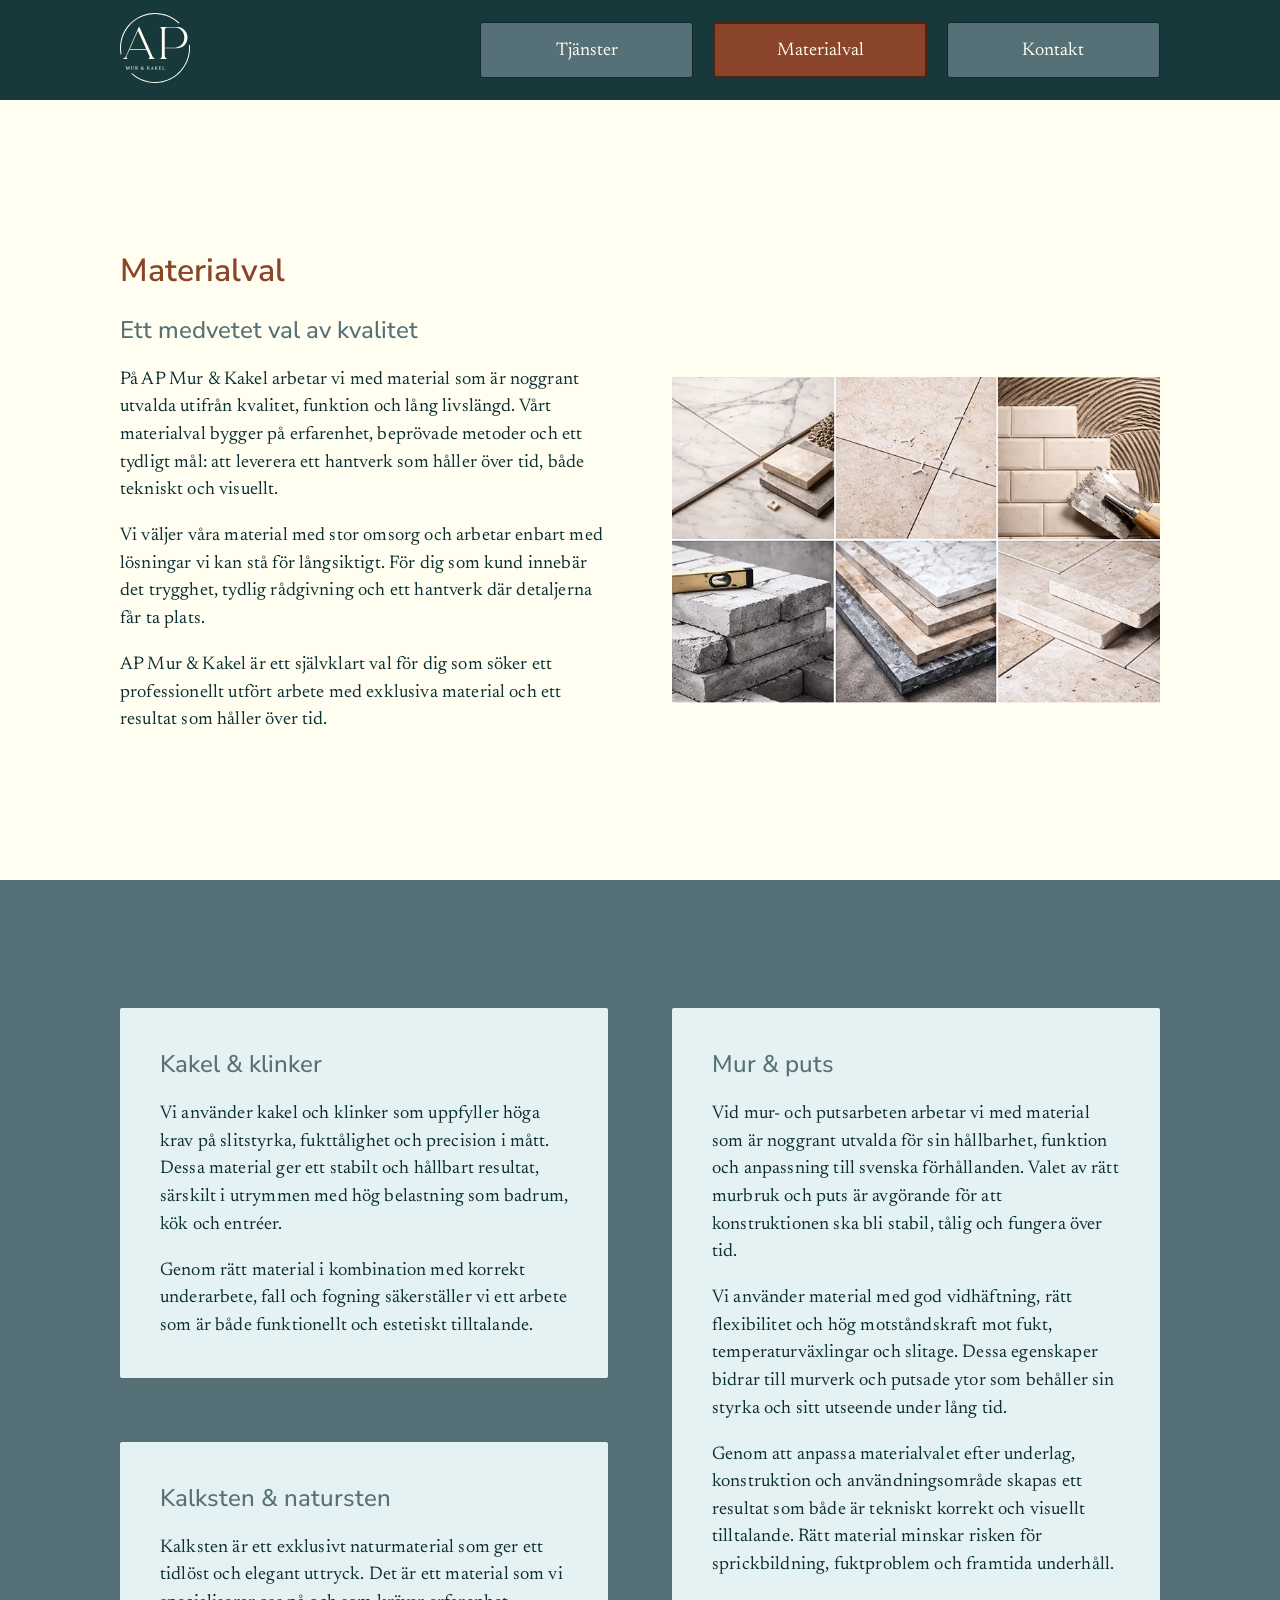
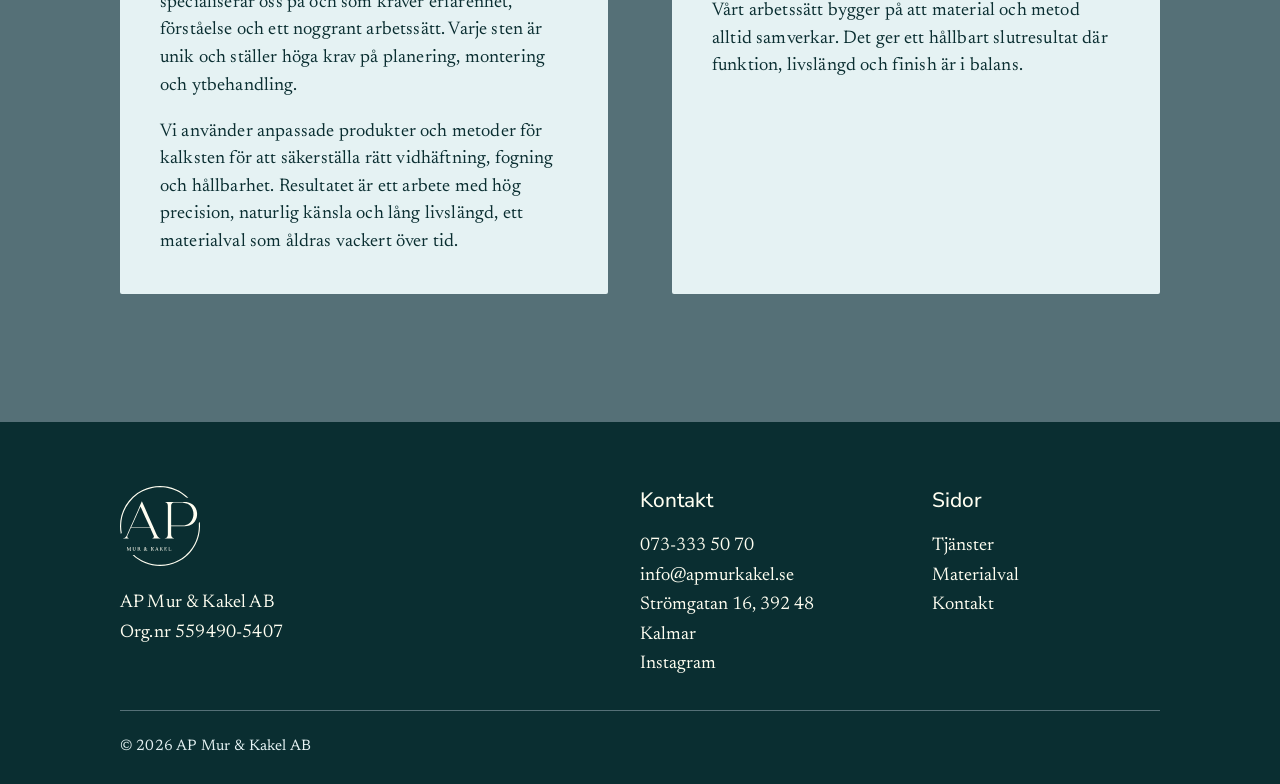
==== commit b2967e98: "Finjusteringar: ingen sidledsscroll, mobilbild i hero, delningsförhandsvisning, minska rörelse, städ" ====
--- a/materialval.html
+++ b/materialval.html
@@ -7,7 +7,18 @@
     <title>Materialval | AP Mur & Kakel</title>
     <meta name="description" content="Noggrant utvalda material inom kakel, klinker, kalksten, natursten, mur och puts för ett hållbart resultat som håller över tid.">
     <link rel="icon" href="img/favicon.svg" type="image/svg+xml">
-    <link rel="stylesheet" href="style.css?v=4" type="text/css">
+    <!-- Förhandsvisning när länken delas (byt adressen när domänen apmurkakel.se kopplas på) -->
+    <meta property="og:type" content="website">
+    <meta property="og:locale" content="sv_SE">
+    <meta property="og:site_name" content="AP Mur &amp; Kakel">
+    <meta property="og:title" content="Materialval | AP Mur &amp; Kakel">
+    <meta property="og:description" content="Noggrant utvalda material inom kakel, klinker, kalksten, natursten, mur och puts för ett hållbart resultat som håller över tid.">
+    <meta property="og:url" content="https://matilda0404.github.io/ap-mur-kakel/materialval.html">
+    <meta property="og:image" content="https://matilda0404.github.io/ap-mur-kakel/img/delningsbild.jpg">
+    <meta property="og:image:width" content="1200">
+    <meta property="og:image:height" content="630">
+    <meta name="twitter:card" content="summary_large_image">
+    <link rel="stylesheet" href="style.css?v=5" type="text/css">
     <link rel="preconnect" href="https://fonts.googleapis.com">
     <link rel="preconnect" href="https://fonts.gstatic.com" crossorigin>
     <link
@@ -159,7 +170,7 @@
     </footer>
 
     <a href="#" id="tilltoppen" aria-label="Till toppen av sidan">↑</a>
-    <script src="toppen.js?v=4"></script>
+    <script src="toppen.js?v=5"></script>
 
 </body>
 
--- a/style.css
+++ b/style.css
@@ -38,7 +38,7 @@
 
 #hero {
     background-image: url(img/ap-omslag.webp);
-    min-width: 100vw;
+    width: 100%;
     min-height: 50vw;
     background-position: bottom;
     display: flex;
@@ -92,13 +92,6 @@
 #slogan {
     color: var(--primary);
     font-size: 1.5rem;
-}
-
-.tilltoppen {
-    text-decoration: none;
-    display: flex;
-    align-items: center;
-    justify-content: center;
 }
 
 h1 {
@@ -364,7 +357,6 @@
     grid-area: kredit;
 }
 
-
 #s3 {
     grid-area: s3;
     margin-top: 0;
@@ -525,14 +517,6 @@
     margin-top: 1rem;
 }
 
-.ikoninfo {
-    text-align: center;
-    display: flex;
-    flex-direction: column;
-    align-items: center;
-    justify-content: center;
-}
-
 #materialval {
     display: grid;
     grid-template-rows: auto auto auto;
@@ -608,7 +592,6 @@
     display: grid;
     margin: 0 auto;
     max-width: 1440px;
-    display: grid;
     grid-template-rows: auto;
     grid-template-areas: "kontaktcontent";
     scroll-snap-align: start;
@@ -983,7 +966,6 @@
 
     #kredit {
         width: 308px;
-        grid-area: kredit;
     }
 
     #s3 {
@@ -991,7 +973,6 @@
     }
 
     #s3b {
-        margin-top: 26.56px;
         max-width: 488px;
     }
 
@@ -1000,9 +981,7 @@
     }
 
     #t1b {
-        padding: 30px;
         min-height: 265px;
-        margin-top: 56.57px;
     }
 
     #t2 {
@@ -1028,11 +1007,6 @@
 
     #kontakt {
         max-width: 1040px;
-    }
-
-    .kontaktkort p {
-        font-weight: 500;
-        color: var(--accent);
     }
 
     .kontaktkort div {
@@ -1069,7 +1043,6 @@
     nav a {
         height: 50px;
         border-radius: 2px;
-        font-size: 1.15rem;
     }
 
     #hero {
@@ -1077,7 +1050,6 @@
     }
 
     #herotext {
-        margin-top: 35vh;
         --hero-py: 40px;
         --hero-px: 32px;
     }
@@ -1102,7 +1074,6 @@
 
     #fördelar {
         grid-template-columns: 1fr 1fr 1fr 1fr;
-        gap: 1rem;
         padding-top: 0px;
     }
 
@@ -1124,12 +1095,9 @@
     #s2 {
         max-width: 700px;
         grid-template-columns: 3fr 1fr;
-        grid-template-areas: "s2a s2b";
-        gap: 4rem;
     }
 
     #s2b {
-        grid-area: s2b;
         display: flex;
         flex-direction: column;
         align-items: center;
@@ -1171,12 +1139,10 @@
     }
 
     #t2 {
-    max-width: 700px;
-    display: grid;
-    grid-template-columns: 1fr;
-    gap: 4rem;
-    grid-template-areas: "t2a" "t2b" "t2c" "t2d";
-}
+        max-width: 700px;
+        grid-template-columns: 1fr;
+        grid-template-areas: "t2a" "t2b" "t2c" "t2d";
+    }
 
 #t3 {
     max-width: 700px;
@@ -1224,11 +1190,8 @@
 }
 
 .kontaktkort div {
-    background-color: var(--secondary-3);
-    border-radius: 4px;
-    min-height: 230px;
-
-}
+        min-height: 230px;
+    }
 
 }
 
@@ -1286,7 +1249,6 @@
     }
 
     #globalnav {
-        max-width: 700px;
         padding: 0 var(--sidmarg);
         box-sizing: border-box;
     }
@@ -1312,7 +1274,6 @@
         max-width: calc(700px - 2 * var(--sidmarg));
         margin-top: 0;
         --hero-py: 32px;
-        --hero-px: 32px;
     }
 
     #murokakel {
@@ -1435,10 +1396,6 @@
     /* Header med hamburgarmeny */
     header {
         height: 70px;
-    }
-
-    #globalnav {
-        padding: 0 var(--sidmarg);
     }
 
     header img {
@@ -1582,14 +1539,12 @@
 
     /* Hero */
     #herotext {
-        width: calc(100% - 2 * var(--sidmarg));
         --hero-py: 30px;
         --hero-px: 24px;
     }
 
     #murokakel {
         font-size: 1.8rem;
-        letter-spacing: 0.1rem;
     }
 
     #slogan {
@@ -1598,19 +1553,6 @@
 
     #slogan br {
         display: none;
-    }
-
-    /* Behållare */
-    #s1,
-    #s2,
-    #s3,
-    #t1,
-    #t2,
-    #t3,
-    #m1,
-    #m2,
-    #kontakt {
-        padding-inline: var(--sidmarg);
     }
 
     img.ikon {
@@ -1738,18 +1680,10 @@
 }
 
 @media (max-width: 600px) {
-    #footerinner,
-    #copyright {
-        padding-inline: var(--sidmarg);
-    }
 
     #footerinner {
         grid-template-columns: 1fr;
         padding-block: 3rem 1rem;
-    }
-
-    #copyright {
-        background-size: calc(100% - 2 * var(--sidmarg)) 1px;
     }
 
     footer p,
@@ -1764,3 +1698,27 @@
 .andrar-storlek .menyoverlay {
     transition: none !important;
 }
+
+/* Mindre hero-bild på surfplatta och mobil – laddar snabbare */
+@media (max-width: 950px) {
+    #hero {
+        background-image: url(img/ap-omslag-mobil.webp);
+    }
+}
+
+/* Respektera besökare som har valt "minska rörelse" i sina inställningar */
+@media (prefers-reduced-motion: reduce) {
+    *,
+    *::before,
+    *::after {
+        transition-duration: 0.01ms !important;
+        animation-duration: 0.01ms !important;
+        scroll-behavior: auto !important;
+    }
+
+    nav a:hover,
+    .knapp:hover,
+    #tilltoppen.synlig:hover {
+        transform: none !important;
+    }
+}
